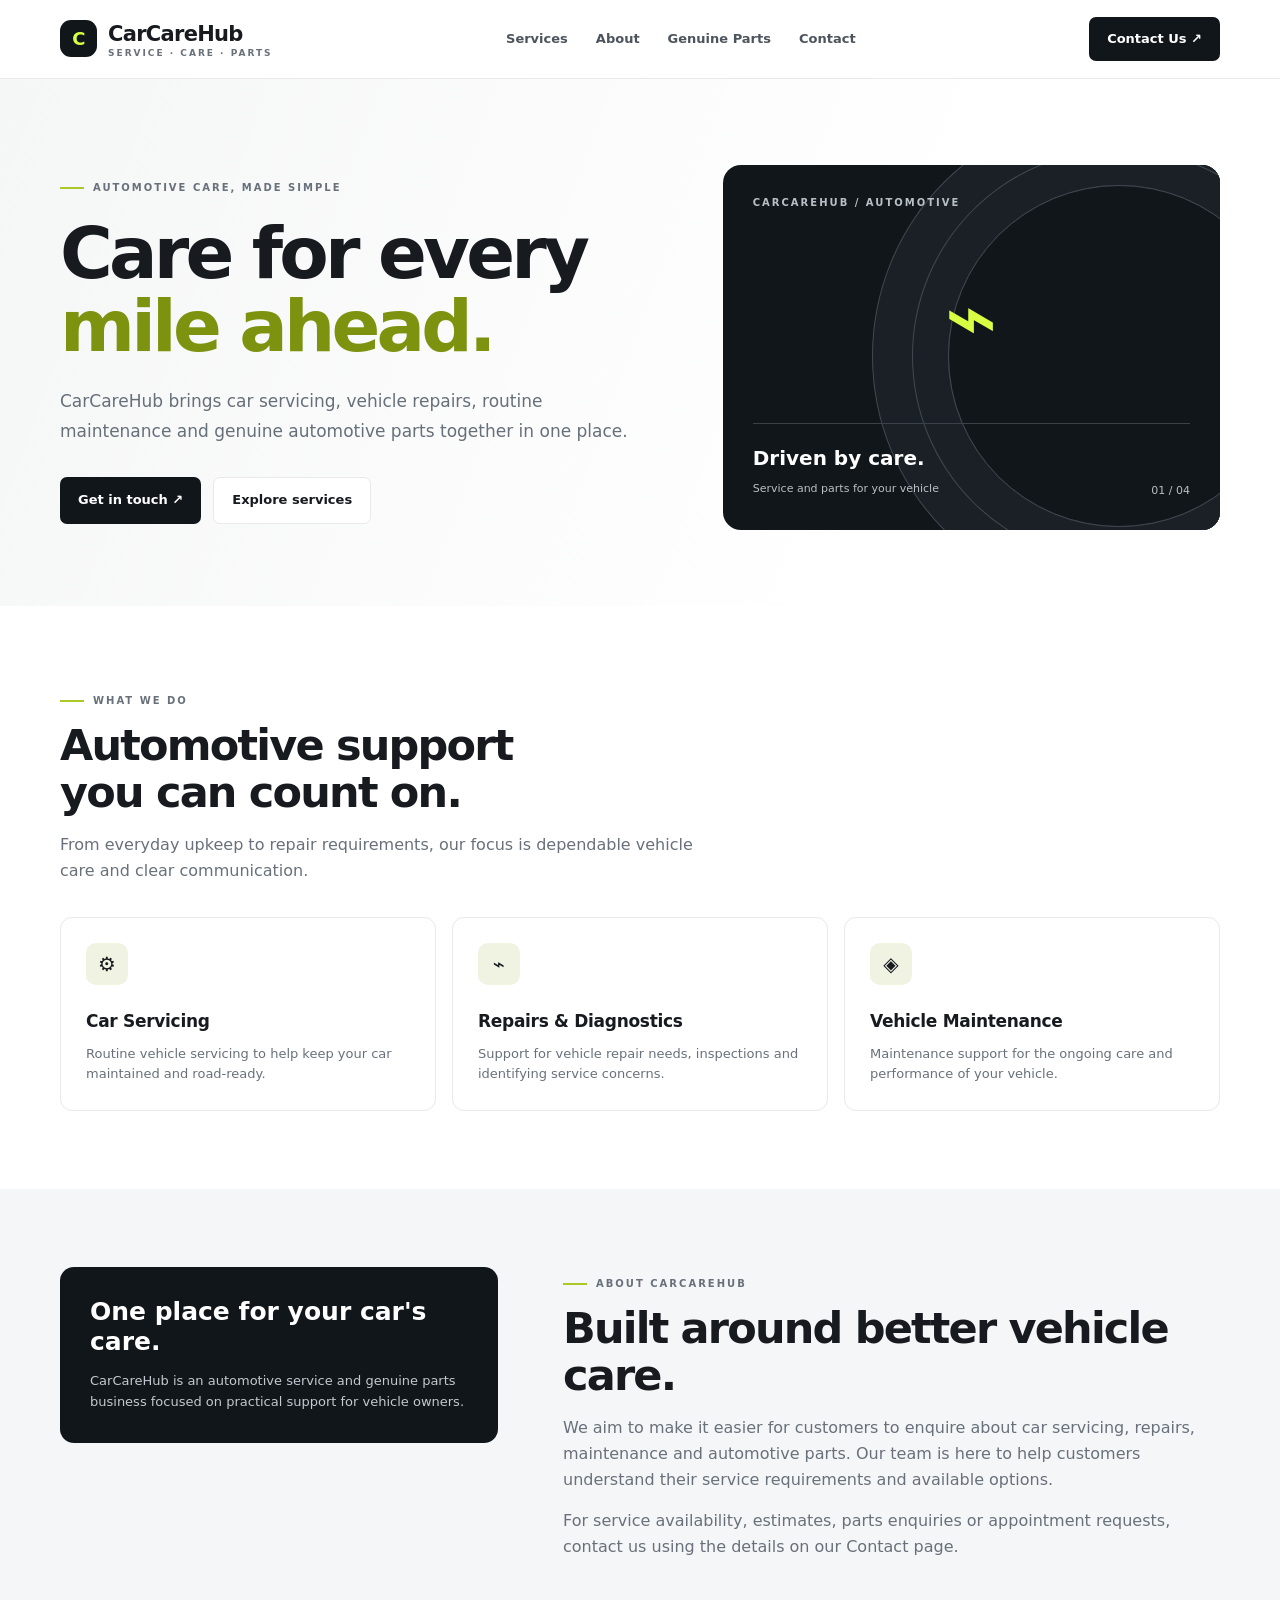
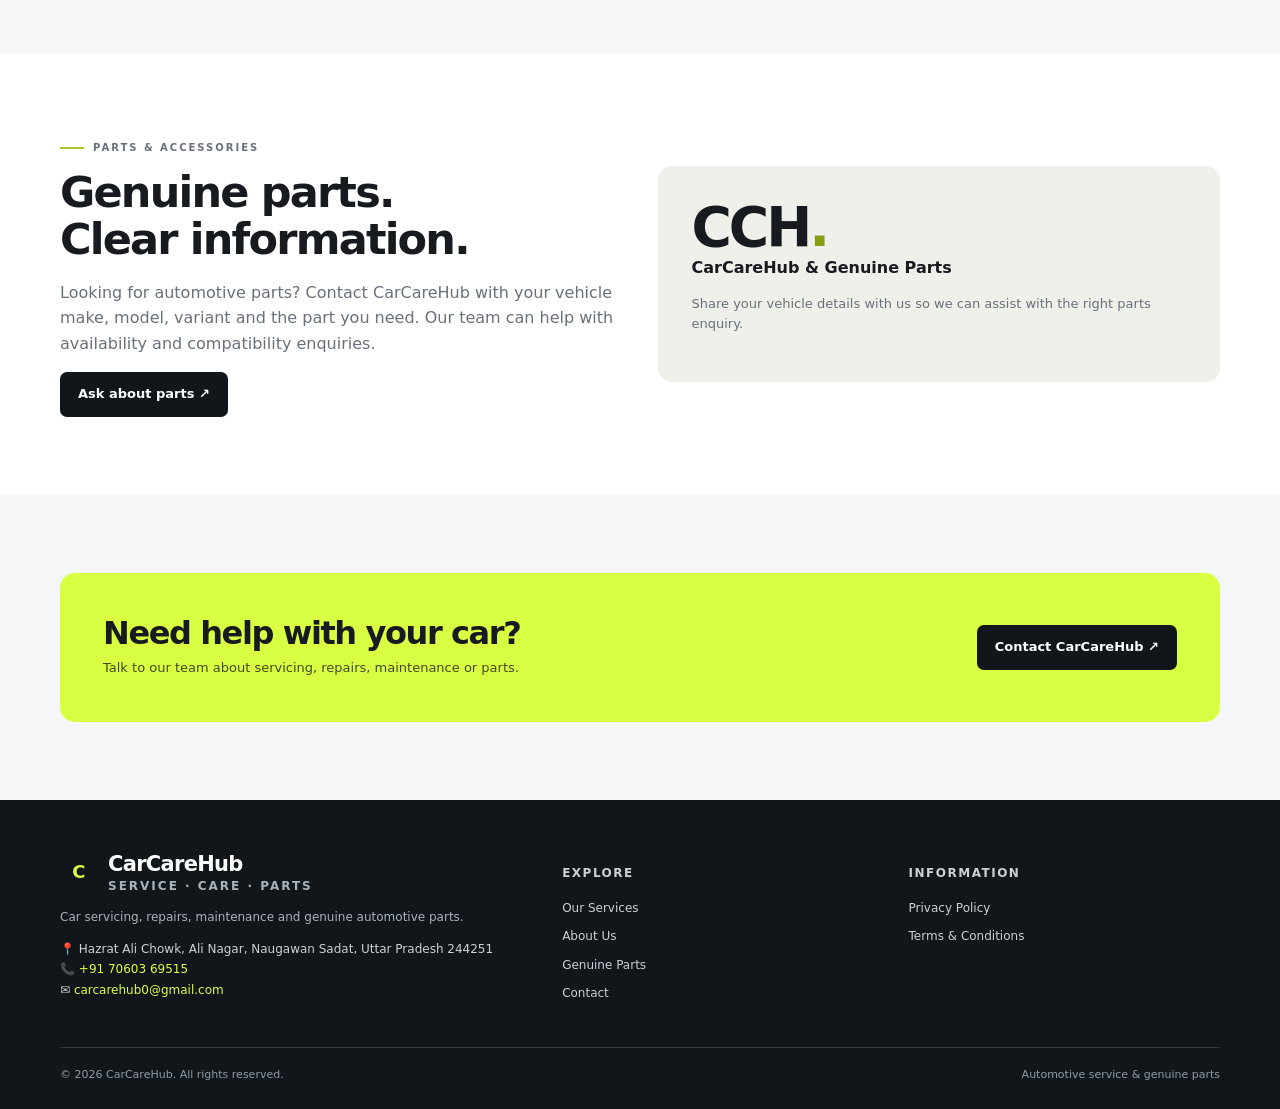
==== carcarehub-site/index.html @ 26a8cb91 "Initial commit: CarCareHub website with updated contact details" ====
<!doctype html>
<html lang="en">
<head>
  <meta charset="utf-8">
  <meta name="viewport" content="width=device-width,initial-scale=1">
  <meta name="description" content="CarCareHub provides car servicing, vehicle repairs, maintenance and genuine automotive parts. Contact our team for service enquiries.">
  <meta name="theme-color" content="#11161b">
  <title>CarCareHub | Car Service, Repairs & Genuine Parts</title>
  <link rel="stylesheet" href="styles.css">
</head>
<body>
  <header class="topbar">
    <div class="wrap nav">
      <a class="brand" href="index.html">
        <span class="brand-mark">C</span>
        <span>CarCareHub<small>SERVICE · CARE · PARTS</small></span>
      </a>
      <nav class="links">
        <a href="#services">Services</a>
        <a href="#about">About</a>
        <a href="#parts">Genuine Parts</a>
        <a href="contact.html">Contact</a>
      </nav>
      <a class="nav-cta" href="contact.html">Contact Us ↗</a>
    </div>
  </header>

  <main>
    <section class="hero">
      <div class="wrap hero-grid">
        <div>
          <span class="eyebrow">Automotive care, made simple</span>
          <h1>Care for every<br><span>mile ahead.</span></h1>
          <p class="lead">CarCareHub brings car servicing, vehicle repairs, routine maintenance and genuine automotive parts together in one place.</p>
          <div class="actions">
            <a class="btn" href="contact.html">Get in touch ↗</a>
            <a class="btn btn-light" href="#services">Explore services</a>
          </div>
        </div>
        <div class="hero-art">
          <span class="art-label">CARCAREHUB / AUTOMOTIVE</span>
          <div class="car-line">⌁</div>
          <div class="art-bottom">
            <div>
              <strong>Driven by care.</strong><br>
              <span>Service and parts for your vehicle</span>
            </div>
            <span>01 / 04</span>
          </div>
        </div>
      </div>
    </section>

    <section class="section" id="services">
      <div class="wrap">
        <div class="section-head">
          <span class="eyebrow">What we do</span>
          <h2>Automotive support<br>you can count on.</h2>
          <p>From everyday upkeep to repair requirements, our focus is dependable vehicle care and clear communication.</p>
        </div>
        <div class="cards">
          <article class="card">
            <div class="card-icon">⚙</div>
            <h3>Car Servicing</h3>
            <p>Routine vehicle servicing to help keep your car maintained and road-ready.</p>
          </article>
          <article class="card">
            <div class="card-icon">⌁</div>
            <h3>Repairs & Diagnostics</h3>
            <p>Support for vehicle repair needs, inspections and identifying service concerns.</p>
          </article>
          <article class="card">
            <div class="card-icon">◈</div>
            <h3>Vehicle Maintenance</h3>
            <p>Maintenance support for the ongoing care and performance of your vehicle.</p>
          </article>
        </div>
      </div>
    </section>

    <section class="section soft" id="about">
      <div class="wrap about-grid">
        <div class="about-panel">
          <strong>One place for your car's care.</strong>
          <p>CarCareHub is an automotive service and genuine parts business focused on practical support for vehicle owners.</p>
        </div>
        <div class="about-copy">
          <span class="eyebrow">About CarCareHub</span>
          <h2>Built around better vehicle care.</h2>
          <p>We aim to make it easier for customers to enquire about car servicing, repairs, maintenance and automotive parts. Our team is here to help customers understand their service requirements and available options.</p>
          <p>For service availability, estimates, parts enquiries or appointment requests, contact us using the details on our Contact page.</p>
        </div>
      </div>
    </section>

    <section class="section" id="parts">
      <div class="wrap parts">
        <div>
          <span class="eyebrow">Parts & accessories</span>
          <h2>Genuine parts.<br>Clear information.</h2>
          <p class="muted">Looking for automotive parts? Contact CarCareHub with your vehicle make, model, variant and the part you need. Our team can help with availability and compatibility enquiries.</p>
          <a class="btn" href="contact.html">Ask about parts ↗</a>
        </div>
        <div class="parts-box">
          <div class="big">CCH<span style="color:#879d16">.</span></div>
          <strong>CarCareHub & Genuine Parts</strong>
          <p>Share your vehicle details with us so we can assist with the right parts enquiry.</p>
        </div>
      </div>
    </section>

    <section class="section soft">
      <div class="wrap">
        <div class="contact-band">
          <div>
            <h2>Need help with your car?</h2>
            <p>Talk to our team about servicing, repairs, maintenance or parts.</p>
          </div>
          <a class="btn" href="contact.html">Contact CarCareHub ↗</a>
        </div>
      </div>
    </section>
  </main>

  <footer class="footer">
    <div class="wrap">
      <div class="footer-grid">
        <div>
          <a class="brand" href="index.html">
            <span class="brand-mark">C</span>
            <span>CarCareHub<small>SERVICE · CARE · PARTS</small></span>
          </a>
          <p>Car servicing, repairs, maintenance and genuine automotive parts.</p>
          <p style="margin-top:12px;font-size:12px;color:#cbd1d6;line-height:1.7;">
            📍 Hazrat Ali Chowk, Ali Nagar, Naugawan Sadat, Uttar Pradesh 244251<br>
            📞 <a href="tel:+917060369515" style="color:var(--accent);">+91 70603 69515</a><br>
            ✉️ <a href="mailto:carcarehub0@gmail.com" style="color:var(--accent);">carcarehub0@gmail.com</a>
          </p>
        </div>
        <div>
          <h4>Explore</h4>
          <div class="footer-links">
            <a href="#services">Our Services</a>
            <a href="#about">About Us</a>
            <a href="#parts">Genuine Parts</a>
            <a href="contact.html">Contact</a>
          </div>
        </div>
        <div>
          <h4>Information</h4>
          <div class="footer-links">
            <a href="privacy.html">Privacy Policy</a>
            <a href="terms.html">Terms & Conditions</a>
          </div>
        </div>
      </div>
      <div class="copyright">
        <span>© <span id="year"></span> CarCareHub. All rights reserved.</span>
        <span>Automotive service & genuine parts</span>
      </div>
    </div>
  </footer>
  <script>document.getElementById('year').textContent = new Date().getFullYear();</script>
</body>
</html>
---- carcarehub-site/styles.css ----
:root{--ink:#171b20;--muted:#68717b;--line:#e7e9ec;--paper:#fff;--soft:#f5f6f7;--accent:#d9ff43;--dark:#11161b;--max:1160px}*{box-sizing:border-box}html{scroll-behavior:smooth}body{margin:0;font-family:Inter,ui-sans-serif,system-ui,-apple-system,BlinkMacSystemFont,"Segoe UI",sans-serif;color:var(--ink);background:var(--paper);line-height:1.6}a{color:inherit;text-decoration:none}.wrap{width:min(var(--max),calc(100% - 44px));margin:auto}.topbar{border-bottom:1px solid var(--line);background:#fff}.nav{height:78px;display:flex;align-items:center;justify-content:space-between;gap:24px}.brand{display:flex;align-items:center;gap:11px;font-weight:850;letter-spacing:-.7px;font-size:21px}.brand-mark{width:37px;height:37px;border-radius:11px;background:var(--dark);display:grid;place-items:center;color:var(--accent);font-size:18px}.brand small{display:block;font-size:9px;letter-spacing:2px;color:var(--muted);font-weight:700;margin-top:-5px}.links{display:flex;align-items:center;gap:28px;font-size:13px;font-weight:650;color:#4c545d}.links a:hover,.footer a:hover{color:#000}.nav-cta,.btn{display:inline-flex;align-items:center;justify-content:center;background:var(--dark);color:#fff;padding:12px 18px;border-radius:7px;font-weight:700;font-size:13px}.nav-cta:hover,.btn:hover{background:#303941}.hero{padding:86px 0 76px;background:linear-gradient(110deg,#f5f6f6 0%,#fff 70%);overflow:hidden}.hero-grid{display:grid;grid-template-columns:1.1fr .9fr;gap:55px;align-items:center}.eyebrow{display:inline-flex;align-items:center;gap:9px;text-transform:uppercase;letter-spacing:2px;font-size:10px;font-weight:800;color:#68717b}.eyebrow:before{content:"";width:24px;height:2px;background:#a9c927}.hero h1{font-size:clamp(43px,6vw,72px);line-height:1.02;letter-spacing:-3.8px;margin:20px 0 22px;max-width:680px}.hero h1 span{color:#7d920e}.lead{font-size:17px;color:#66707a;max-width:570px;line-height:1.8}.actions{display:flex;gap:12px;flex-wrap:wrap;margin-top:30px}.btn-light{background:#fff;color:var(--ink);border:1px solid var(--line)}.hero-art{min-height:365px;border-radius:18px;background:var(--dark);color:#fff;padding:30px;position:relative;overflow:hidden;display:flex;flex-direction:column;justify-content:space-between}.hero-art:before{content:"";position:absolute;width:340px;height:340px;border:1px solid #414950;border-radius:50%;right:-70px;top:20px;box-shadow:0 0 0 35px #1a2026,0 0 0 36px #414950,0 0 0 75px #1a2026,0 0 0 76px #414950}.art-label{position:relative;z-index:1;font-size:10px;letter-spacing:2px;color:#b8c0c6;font-weight:800}.car-line{position:relative;z-index:1;margin:auto 0;color:var(--accent);font-size:90px;line-height:1;text-align:center}.art-bottom{position:relative;z-index:1;display:flex;justify-content:space-between;align-items:end;border-top:1px solid #3a4249;padding-top:18px}.art-bottom strong{font-size:20px}.art-bottom span{font-size:11px;color:#b8c0c6}.section{padding:78px 0}.section.soft{background:var(--soft)}.section-head{max-width:650px;margin-bottom:34px}.section h2{font-size:clamp(30px,4vw,43px);line-height:1.1;letter-spacing:-1.8px;margin:12px 0}.section-head p,.muted{color:var(--muted)}.cards{display:grid;grid-template-columns:repeat(3,1fr);gap:16px}.card{padding:25px;border:1px solid var(--line);border-radius:12px;background:#fff;min-height:190px}.card-icon{width:42px;height:42px;border-radius:10px;background:#f0f3e2;display:grid;place-items:center;font-size:20px;margin-bottom:23px}.card h3{font-size:17px;margin:0 0 8px;letter-spacing:-.3px}.card p{font-size:13px;color:var(--muted);margin:0}.about-grid{display:grid;grid-template-columns:.8fr 1.2fr;gap:65px;align-items:start}.about-panel{background:var(--dark);color:#fff;padding:30px;border-radius:14px}.about-panel strong{font-size:25px;line-height:1.2;display:block;margin-bottom:14px}.about-panel p{font-size:13px;color:#c3c9ce;margin:0}.about-copy p{color:var(--muted)}.parts{display:grid;grid-template-columns:1fr 1fr;gap:35px;align-items:center}.parts-box{padding:34px;border-radius:14px;background:#eef0e9}.parts-box .big{font-size:55px;line-height:1;font-weight:850;letter-spacing:-3px}.parts-box p{color:var(--muted);font-size:13px}.contact-band{background:var(--accent);padding:43px;border-radius:15px;display:flex;justify-content:space-between;align-items:center;gap:25px}.contact-band h2{font-size:32px;letter-spacing:-1.4px;margin:0 0 7px}.contact-band p{margin:0;color:#414a25;font-size:13px}.footer{background:var(--dark);color:#fff;padding:48px 0 25px}.footer-grid{display:grid;grid-template-columns:1.5fr 1fr 1fr;gap:35px}.footer p,.footer small{color:#aab2b9;font-size:12px}.footer h4{font-size:12px;text-transform:uppercase;letter-spacing:1.5px;color:#cbd1d6}.footer-links{display:grid;gap:9px;font-size:12px;color:#cbd1d6}.copyright{border-top:1px solid #333b42;margin-top:35px;padding-top:18px;color:#929ba3;font-size:11px;display:flex;justify-content:space-between;gap:15px;flex-wrap:wrap}.page-hero{background:var(--soft);padding:65px 0}.page-hero h1{font-size:48px;letter-spacing:-2px;margin:10px 0}.legal{max-width:820px;padding:55px 0 85px}.legal h2{font-size:20px;margin-top:30px}.legal p,.legal li{font-size:14px;color:#59636c}.notice{background:#fff8df;border:1px solid #f0df9f;padding:14px 16px;border-radius:8px;color:#62511a;font-size:12px;margin:20px 0}.contact-list{display:grid;grid-template-columns:repeat(3,1fr);gap:14px;margin-top:25px}.contact-item{border:1px solid var(--line);border-radius:10px;padding:20px}.contact-item b{display:block;font-size:12px;margin-bottom:6px}.contact-item span{font-size:13px;color:var(--muted)}@media(max-width:800px){.links{display:none}.hero-grid,.about-grid,.parts{grid-template-columns:1fr}.hero{padding:60px 0}.hero-art{min-height:280px}.cards{grid-template-columns:1fr 1fr}.contact-band{align-items:flex-start;flex-direction:column}.footer-grid{grid-template-columns:1fr 1fr}.contact-list{grid-template-columns:1fr}}@media(max-width:520px){.wrap{width:min(var(--max),calc(100% - 30px))}.nav{height:68px}.hero h1{letter-spacing:-2.5px}.cards,.footer-grid{grid-template-columns:1fr}.section{padding:58px 0}.contact-band{padding:27px}.page-hero h1{font-size:38px}}
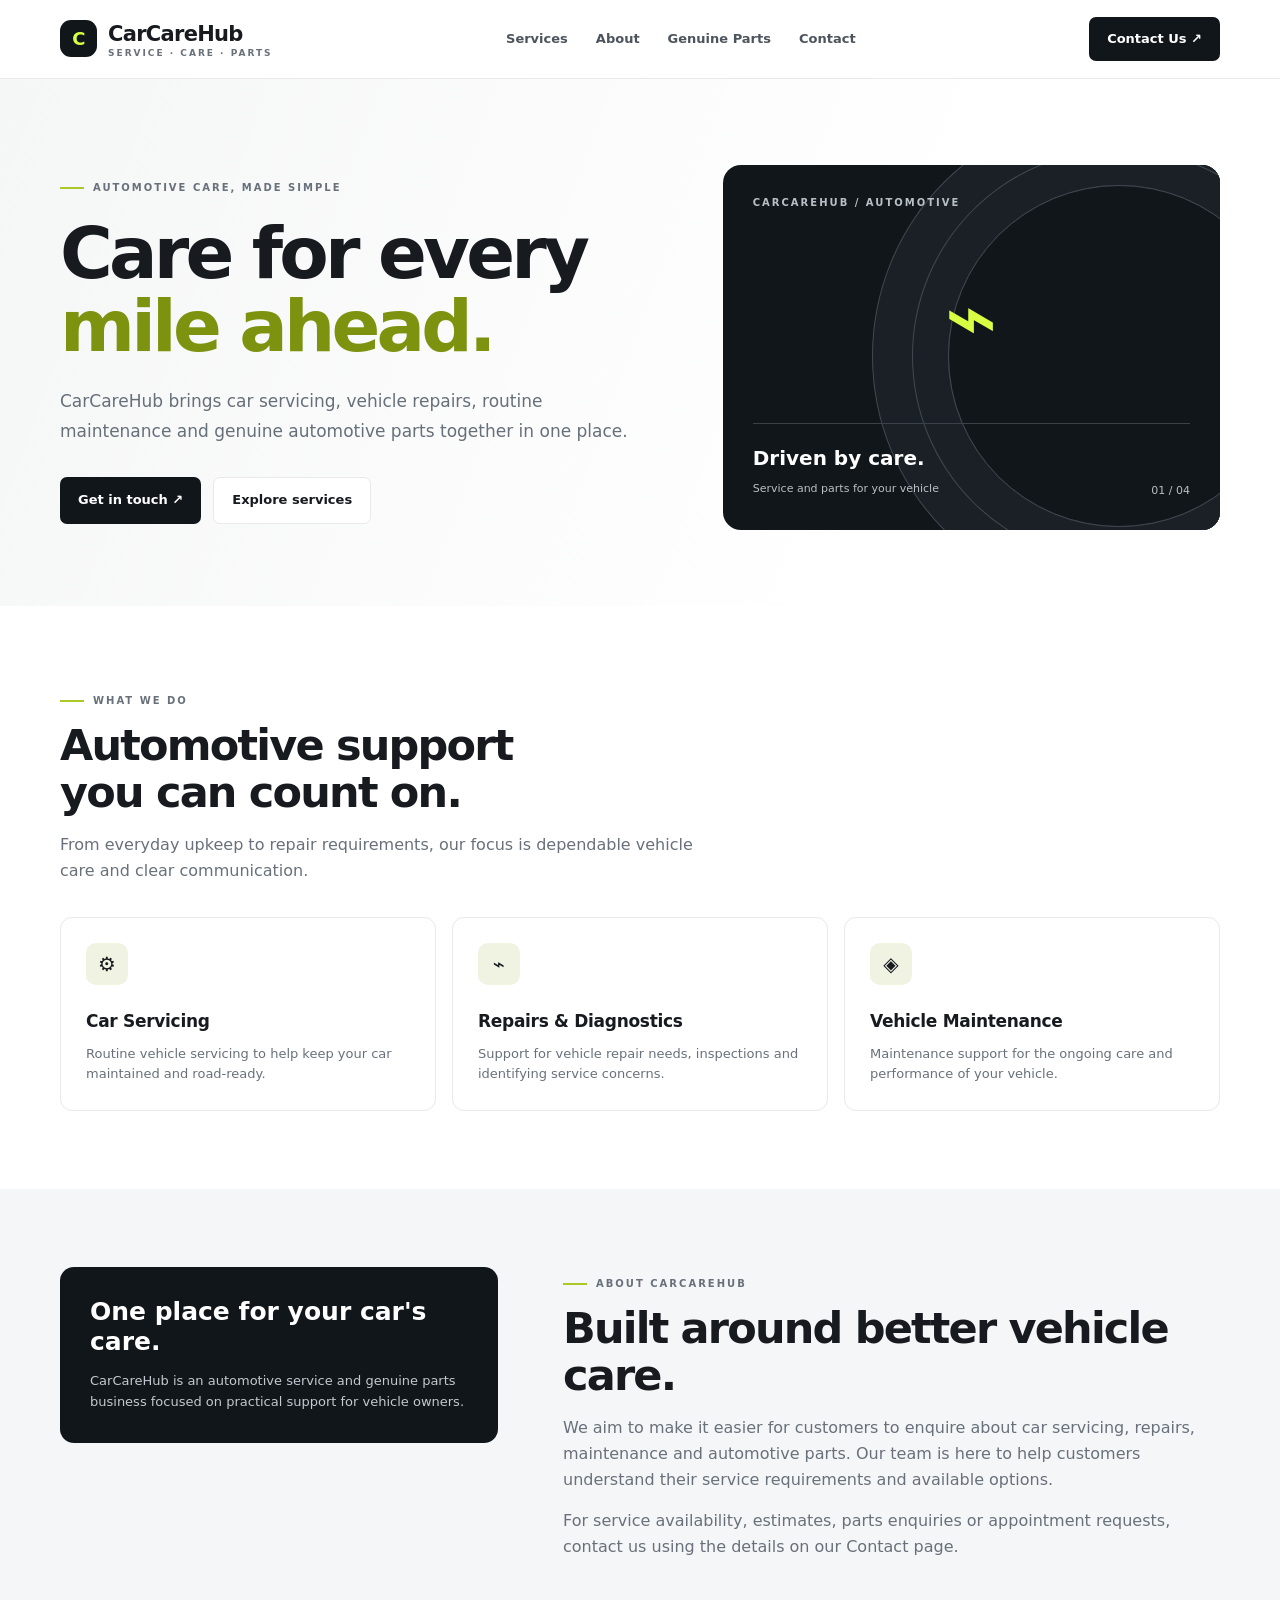
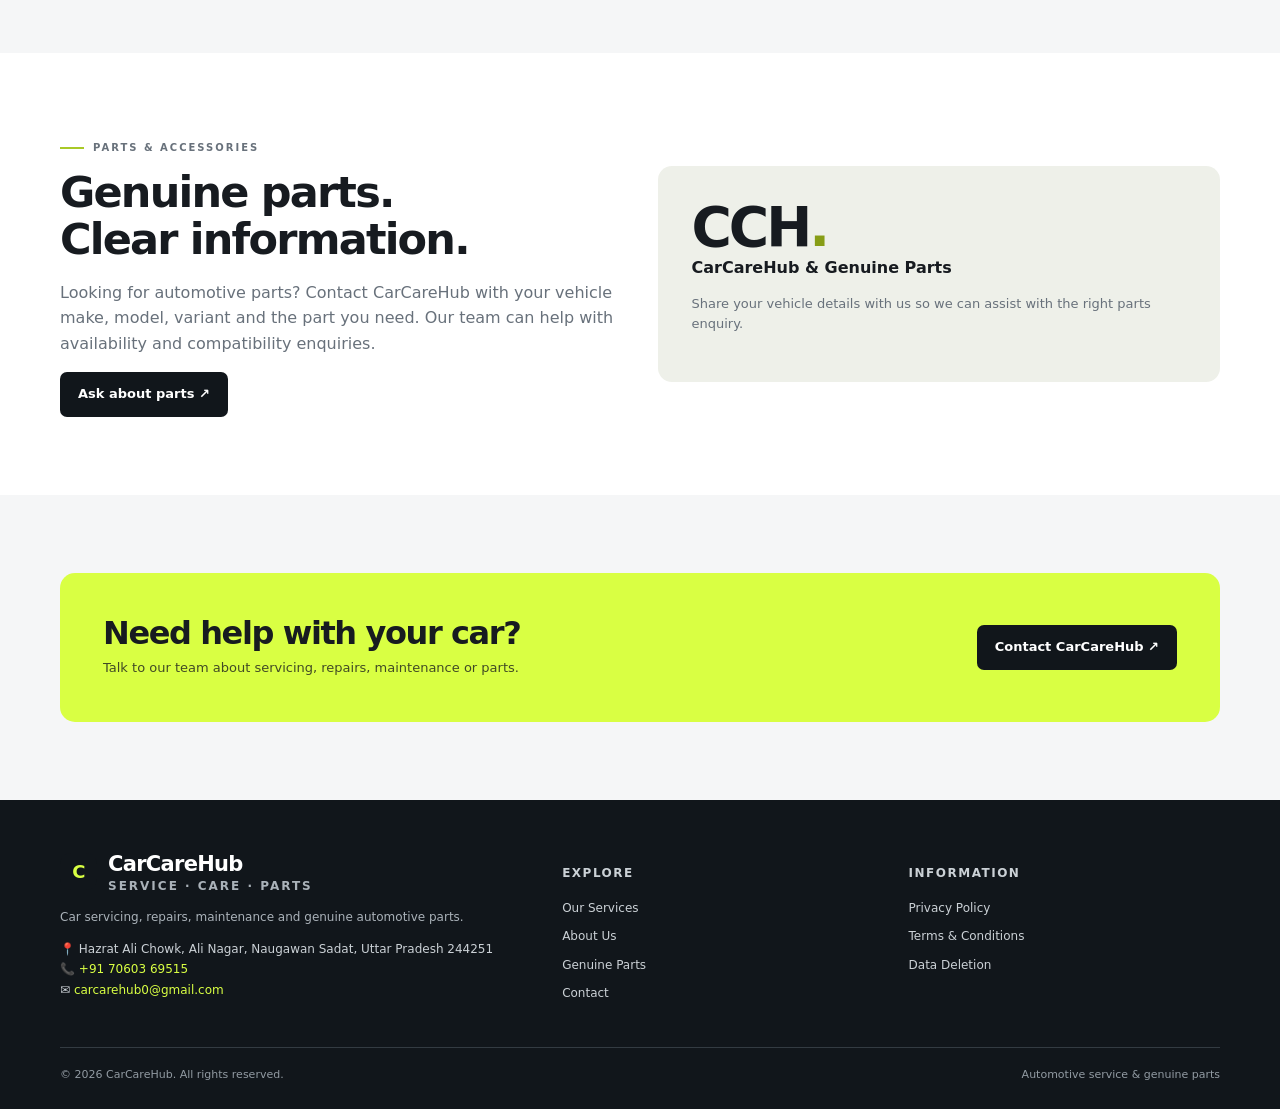
==== commit ac074108: "Add Data Deletion Instructions page and update footer links across all pages" ====
--- a/carcarehub-site/index.html
+++ b/carcarehub-site/index.html
@@ -151,6 +151,7 @@
           <div class="footer-links">
             <a href="privacy.html">Privacy Policy</a>
             <a href="terms.html">Terms & Conditions</a>
+            <a href="data-deletion.html">Data Deletion</a>
           </div>
         </div>
       </div>
